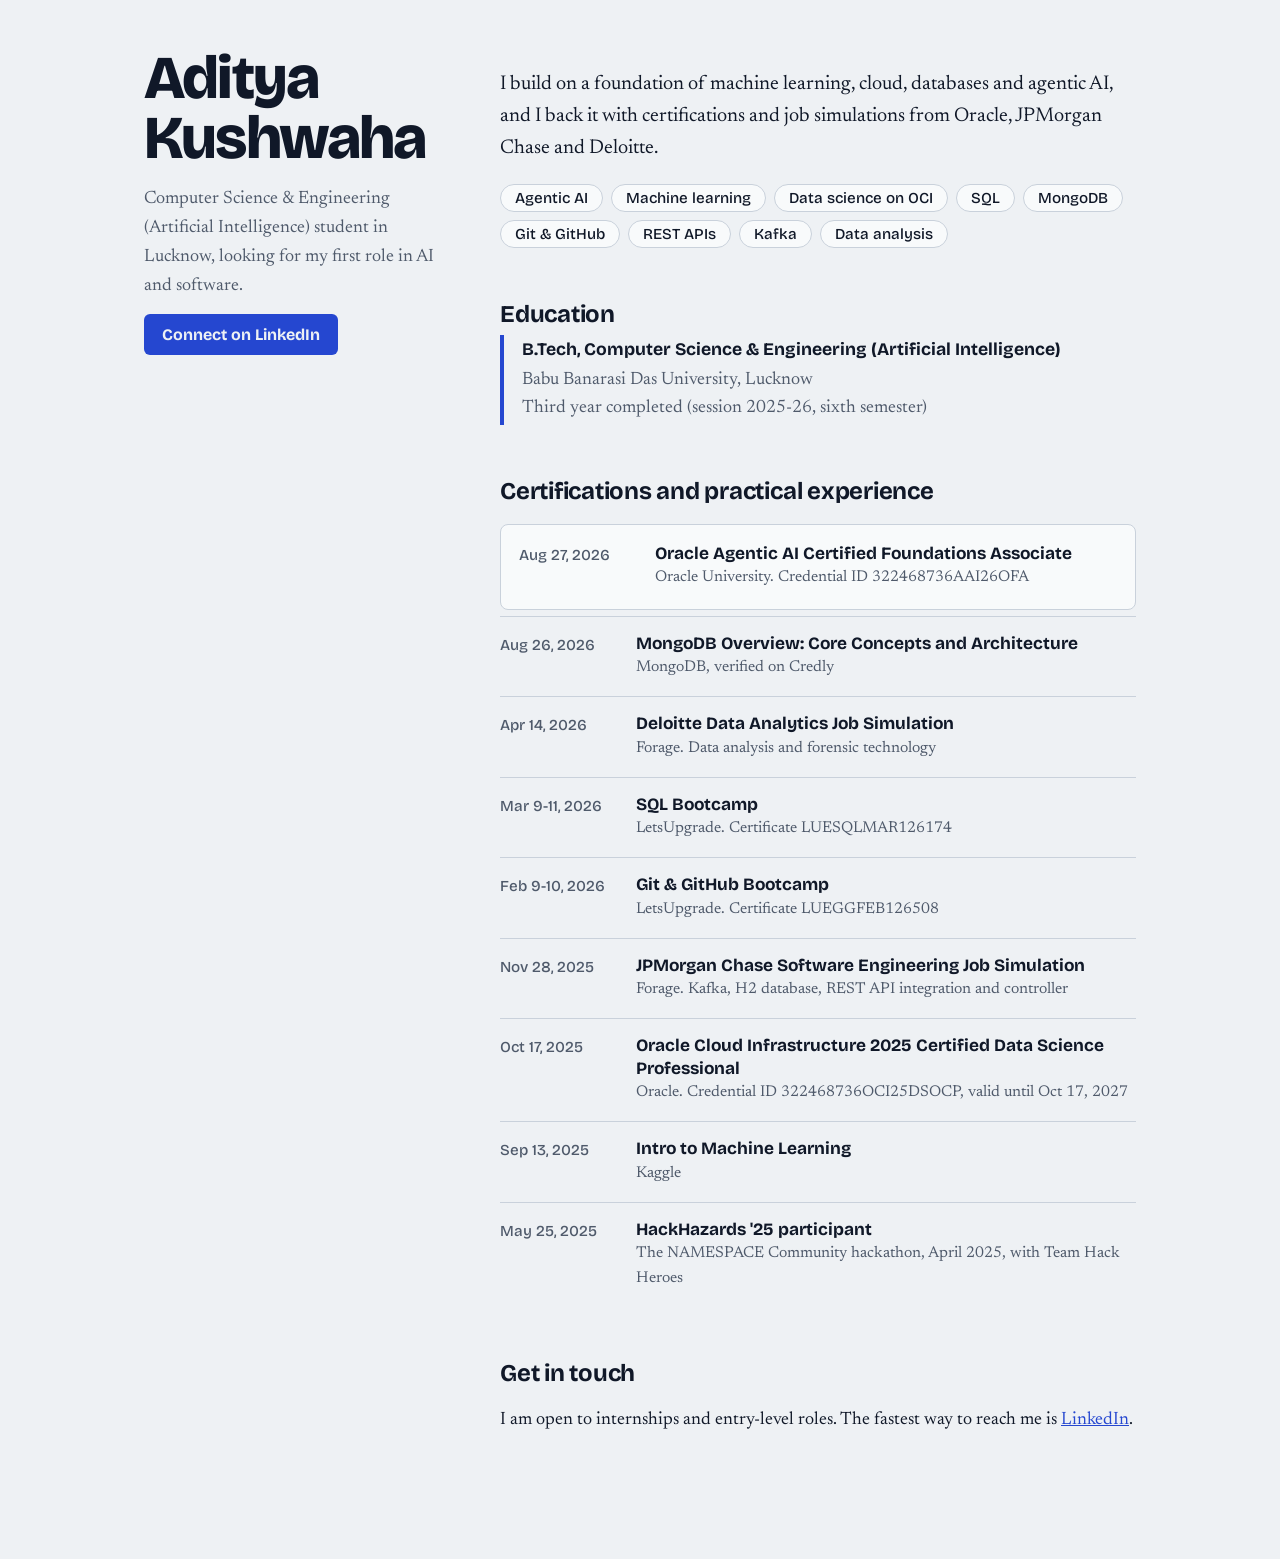
==== index.html @ 40e2ec0a "Rename portfolio.html to index.html" ====
<!DOCTYPE html>
<html lang="en">
<head>
<meta charset="utf-8">
<meta name="viewport" content="width=device-width, initial-scale=1, viewport-fit=cover">
<title>Aditya Kushwaha | AI &amp; Software Portfolio</title>
<link rel="preconnect" href="https://fonts.googleapis.com">
<link href="https://fonts.googleapis.com/css2?family=Bricolage+Grotesque:wght@500;700;800&family=Newsreader:ital,wght@0,400;0,600;1,400&display=swap" rel="stylesheet">
<style>
:root{--bg:#eef1f4;--ink:#101828;--mute:#4f5a6b;--rule:#c9d1db;--acc:#2547d0;--card:#f8fafb;
box-sizing:border-box;padding-top:env(safe-area-inset-top,0px);padding-bottom:env(safe-area-inset-bottom,0px)}
@media (prefers-color-scheme:dark){:root:not([data-theme="light"]){--bg:#0f1520;--ink:#e8edf4;--mute:#9aa6b8;--rule:#2a3446;--acc:#8fa6ff;--card:#161e2d}}
:root[data-theme="dark"]{--bg:#0f1520;--ink:#e8edf4;--mute:#9aa6b8;--rule:#2a3446;--acc:#8fa6ff;--card:#161e2d}
html{scroll-padding-top:env(safe-area-inset-top,0px)}
*,*::before,*::after{box-sizing:border-box}
body{margin:0;background:var(--bg);color:var(--ink);font:18px/1.6 Newsreader,Georgia,serif}
a{color:var(--acc)}
a:focus-visible{outline:3px solid var(--acc);outline-offset:3px}
.wrap{max-width:1040px;margin:0 auto;padding:48px 24px 72px;display:grid;grid-template-columns:300px 1fr;gap:56px}
aside{position:sticky;top:32px;align-self:start}
h1{font:800 clamp(2.6rem,6vw,3.8rem)/.98 "Bricolage Grotesque",system-ui,sans-serif;letter-spacing:-.03em;margin:0 0 18px}
h2{font:700 1.5rem/1.2 "Bricolage Grotesque",system-ui,sans-serif;letter-spacing:-.01em;margin:0 0 6px}
aside p{color:var(--mute);margin:0 0 14px;max-width:34ch}
.btn{display:inline-block;font:700 1rem "Bricolage Grotesque",system-ui,sans-serif;background:var(--acc);color:var(--bg);padding:11px 18px;border-radius:6px;text-decoration:none}
.btn:focus-visible{outline:3px solid var(--ink);outline-offset:3px}
section{margin-bottom:52px}
.lead{font-size:1.25rem;max-width:62ch}
.edu{border-left:4px solid var(--acc);padding:2px 0 2px 18px}
.edu b{font:700 1.1rem "Bricolage Grotesque",system-ui,sans-serif}
.edu span{display:block;color:var(--mute)}
ol{list-style:none;margin:18px 0 0;padding:0}
li.c{display:grid;grid-template-columns:118px 1fr;gap:18px;padding:16px 0;border-top:1px solid var(--rule)}
li.c time{font:500 .95rem "Bricolage Grotesque",system-ui,sans-serif;color:var(--mute);padding-top:3px}
li.c b{font:700 1.08rem/1.3 "Bricolage Grotesque",system-ui,sans-serif;display:block}
li.c span{color:var(--mute);font-size:.98rem;display:block}
li.top{background:var(--card);border-radius:8px;border-top:0;padding:18px;margin-bottom:6px;border:1px solid var(--rule)}
.sk{display:flex;flex-wrap:wrap;gap:8px;margin:14px 0 0;padding:0;list-style:none}
.sk li{border:1px solid var(--rule);background:var(--card);border-radius:999px;padding:4px 14px;font:500 .95rem "Bricolage Grotesque",system-ui,sans-serif}
@media (max-width:820px){.wrap{grid-template-columns:1fr;gap:36px;padding-top:32px}aside{position:static}li.c{grid-template-columns:1fr;gap:2px}}
</style>
</head>
<body>
<div class="wrap">
<aside>
<h1>Aditya Kushwaha</h1>
<p>Computer Science &amp; Engineering (Artificial Intelligence) student in Lucknow, looking for my first role in AI and software.</p>
<a class="btn" href="https://www.linkedin.com/in/aditya-kushwaha-08112k05/">Connect on LinkedIn</a>
</aside>
<main>
<section>
<p class="lead">I build on a foundation of machine learning, cloud, databases and agentic AI, and I back it with certifications and job simulations from Oracle, JPMorgan Chase and Deloitte.</p>
<ul class="sk" aria-label="Skills">
<li>Agentic AI</li><li>Machine learning</li><li>Data science on OCI</li><li>SQL</li><li>MongoDB</li><li>Git &amp; GitHub</li><li>REST APIs</li><li>Kafka</li><li>Data analysis</li>
</ul>
</section>

<section>
<h2>Education</h2>
<div class="edu"><b>B.Tech, Computer Science &amp; Engineering (Artificial Intelligence)</b>
<span>Babu Banarasi Das University, Lucknow</span>
<span>Third year completed (session 2025-26, sixth semester)</span></div>
</section>

<section>
<h2>Certifications and practical experience</h2>
<ol>
<li class="c top"><time datetime="2026-08-27">Aug 27, 2026</time><div><b>Oracle Agentic AI Certified Foundations Associate</b><span>Oracle University. Credential ID 322468736AAI26OFA</span></div></li>
<li class="c"><time datetime="2026-08-26">Aug 26, 2026</time><div><b>MongoDB Overview: Core Concepts and Architecture</b><span>MongoDB, verified on Credly</span></div></li>
<li class="c"><time datetime="2026-04-14">Apr 14, 2026</time><div><b>Deloitte Data Analytics Job Simulation</b><span>Forage. Data analysis and forensic technology</span></div></li>
<li class="c"><time datetime="2026-03-09">Mar 9-11, 2026</time><div><b>SQL Bootcamp</b><span>LetsUpgrade. Certificate LUESQLMAR126174</span></div></li>
<li class="c"><time datetime="2026-02-09">Feb 9-10, 2026</time><div><b>Git &amp; GitHub Bootcamp</b><span>LetsUpgrade. Certificate LUEGGFEB126508</span></div></li>
<li class="c"><time datetime="2025-11-28">Nov 28, 2025</time><div><b>JPMorgan Chase Software Engineering Job Simulation</b><span>Forage. Kafka, H2 database, REST API integration and controller</span></div></li>
<li class="c"><time datetime="2025-10-17">Oct 17, 2025</time><div><b>Oracle Cloud Infrastructure 2025 Certified Data Science Professional</b><span>Oracle. Credential ID 322468736OCI25DSOCP, valid until Oct 17, 2027</span></div></li>
<li class="c"><time datetime="2025-09-13">Sep 13, 2025</time><div><b>Intro to Machine Learning</b><span>Kaggle</span></div></li>
<li class="c"><time datetime="2025-05-25">May 25, 2025</time><div><b>HackHazards '25 participant</b><span>The NAMESPACE Community hackathon, April 2025, with Team Hack Heroes</span></div></li>
</ol>
</section>

<section>
<h2>Get in touch</h2>
<p>I am open to internships and entry-level roles. The fastest way to reach me is <a href="https://www.linkedin.com/in/aditya-kushwaha-08112k05/">LinkedIn</a>.</p>
</section>
</main>
</div>
</body>
</html>
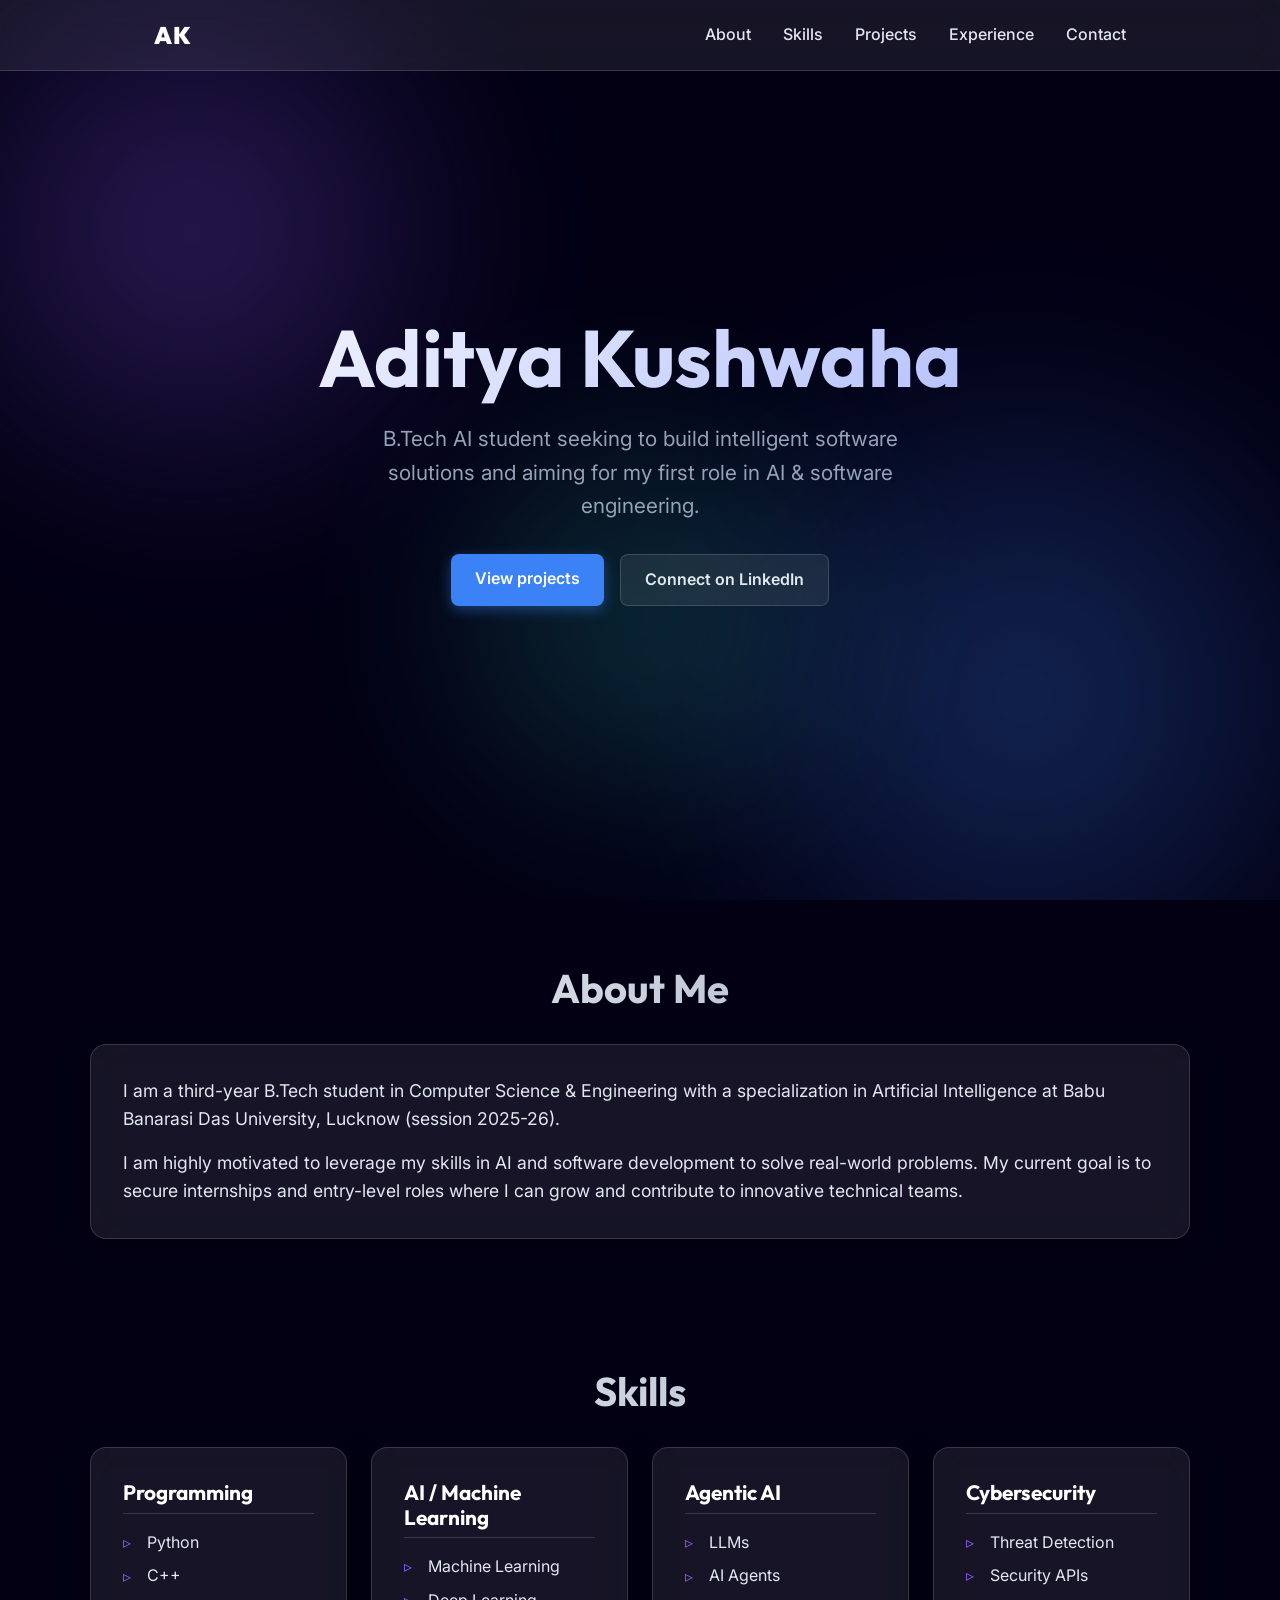
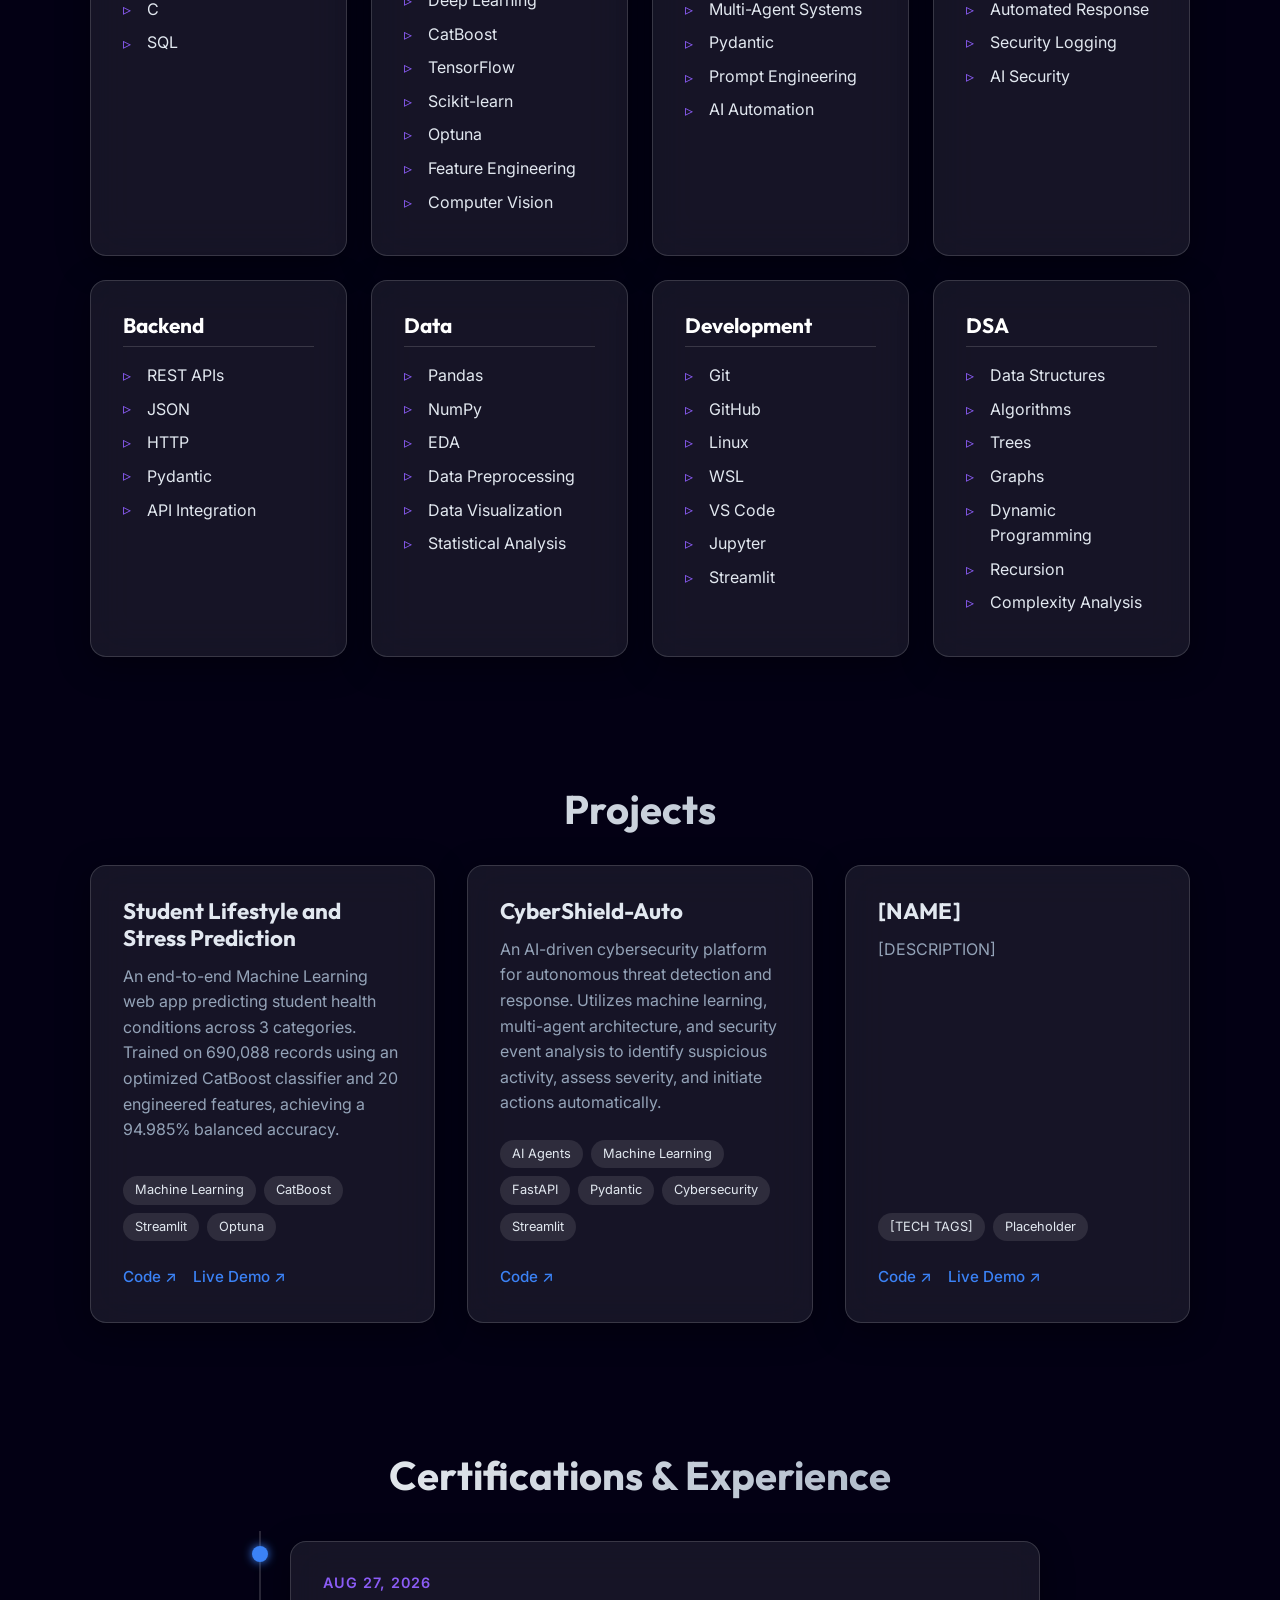
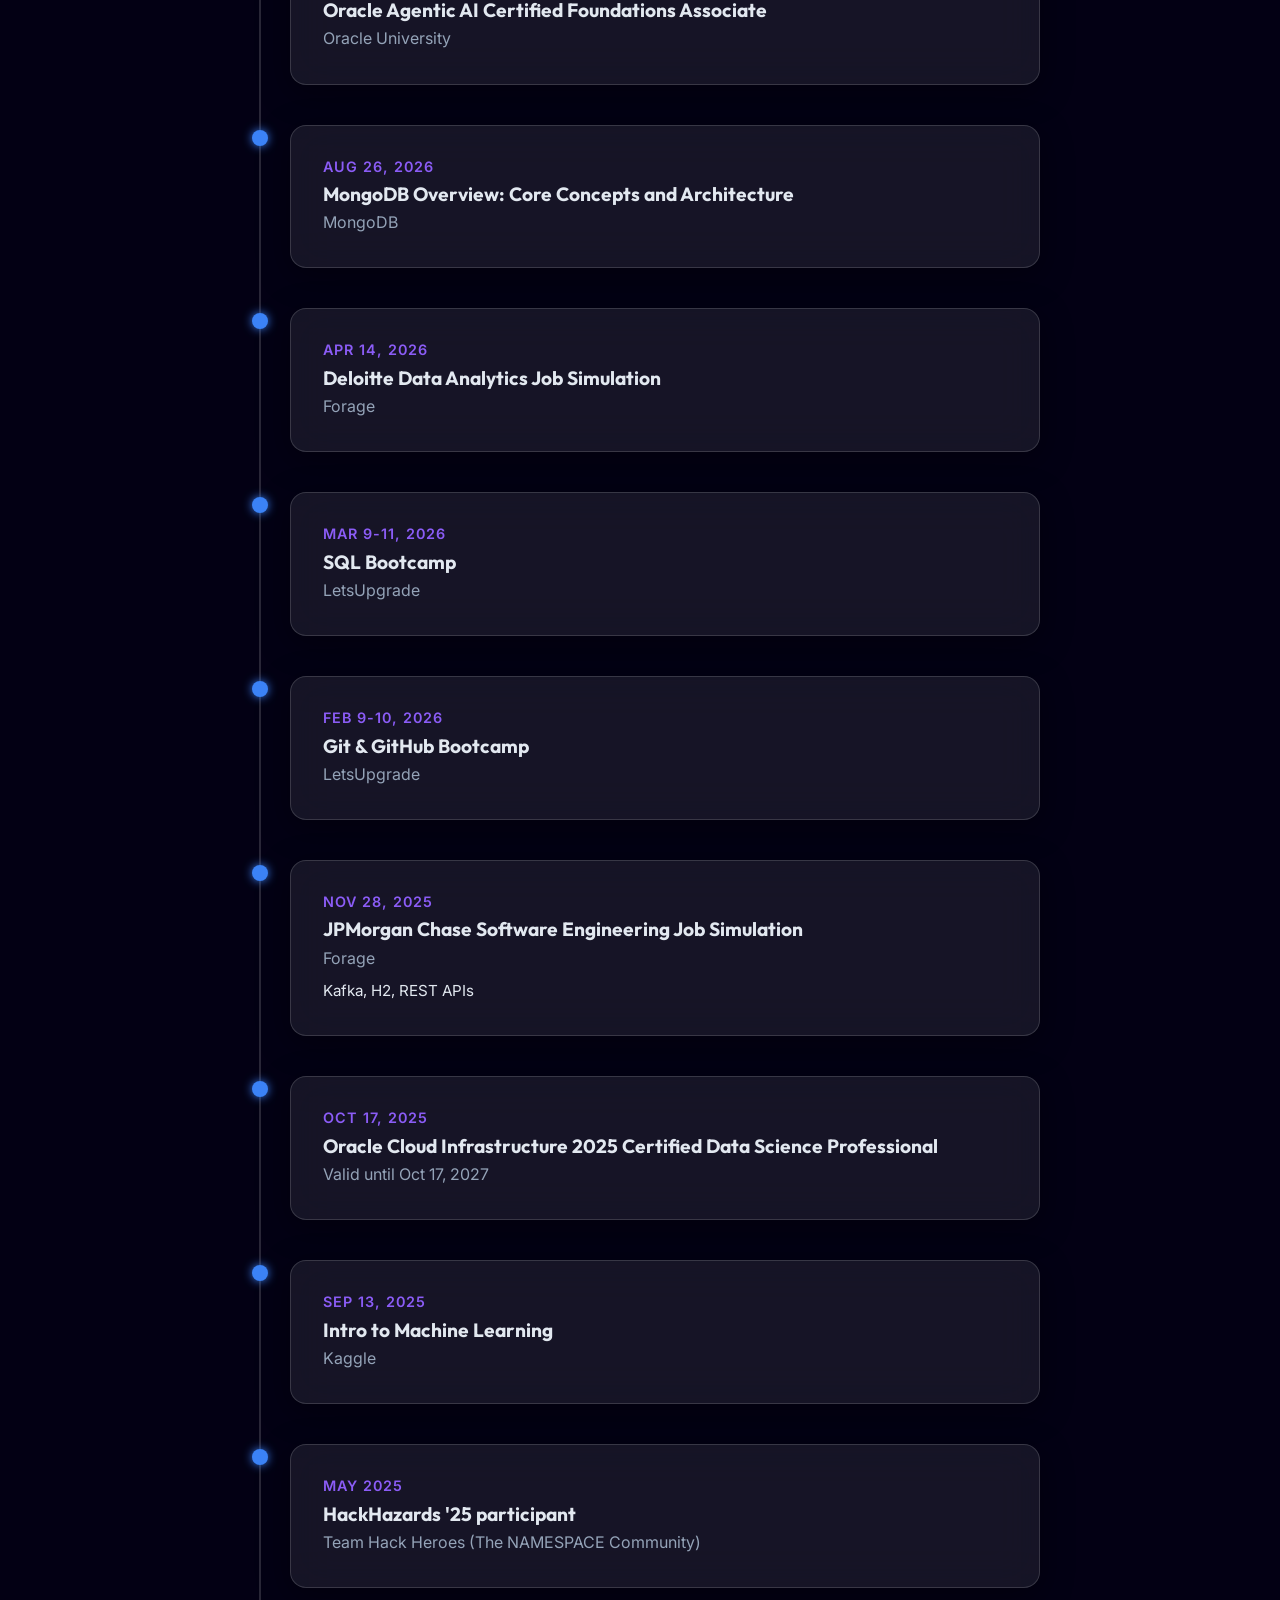
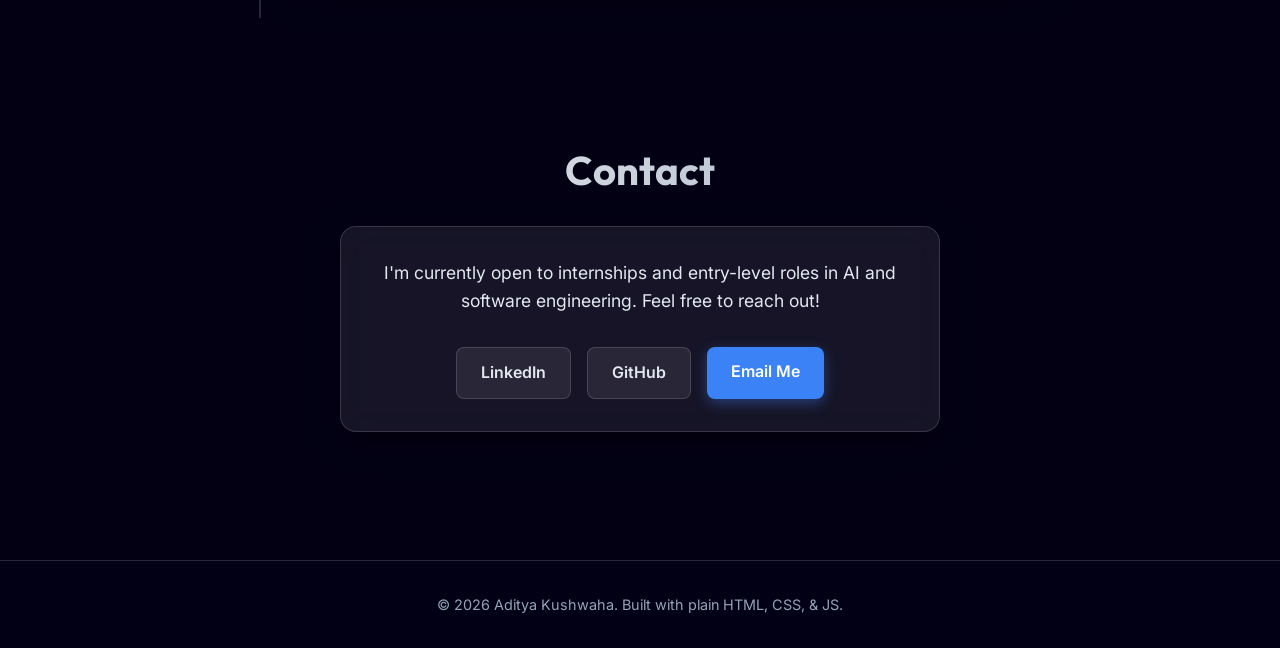
==== commit 7a3d56b7: "Update portfolio: added projects, expanded skills, fixed email, added gitignore" ====
--- a/index.html
+++ b/index.html
@@ -1,86 +1,311 @@
 <!DOCTYPE html>
 <html lang="en">
+
 <head>
-<meta charset="utf-8">
-<meta name="viewport" content="width=device-width, initial-scale=1, viewport-fit=cover">
-<title>Aditya Kushwaha | AI &amp; Software Portfolio</title>
-<link rel="preconnect" href="https://fonts.googleapis.com">
-<link href="https://fonts.googleapis.com/css2?family=Bricolage+Grotesque:wght@500;700;800&family=Newsreader:ital,wght@0,400;0,600;1,400&display=swap" rel="stylesheet">
-<style>
-:root{--bg:#eef1f4;--ink:#101828;--mute:#4f5a6b;--rule:#c9d1db;--acc:#2547d0;--card:#f8fafb;
-box-sizing:border-box;padding-top:env(safe-area-inset-top,0px);padding-bottom:env(safe-area-inset-bottom,0px)}
-@media (prefers-color-scheme:dark){:root:not([data-theme="light"]){--bg:#0f1520;--ink:#e8edf4;--mute:#9aa6b8;--rule:#2a3446;--acc:#8fa6ff;--card:#161e2d}}
-:root[data-theme="dark"]{--bg:#0f1520;--ink:#e8edf4;--mute:#9aa6b8;--rule:#2a3446;--acc:#8fa6ff;--card:#161e2d}
-html{scroll-padding-top:env(safe-area-inset-top,0px)}
-*,*::before,*::after{box-sizing:border-box}
-body{margin:0;background:var(--bg);color:var(--ink);font:18px/1.6 Newsreader,Georgia,serif}
-a{color:var(--acc)}
-a:focus-visible{outline:3px solid var(--acc);outline-offset:3px}
-.wrap{max-width:1040px;margin:0 auto;padding:48px 24px 72px;display:grid;grid-template-columns:300px 1fr;gap:56px}
-aside{position:sticky;top:32px;align-self:start}
-h1{font:800 clamp(2.6rem,6vw,3.8rem)/.98 "Bricolage Grotesque",system-ui,sans-serif;letter-spacing:-.03em;margin:0 0 18px}
-h2{font:700 1.5rem/1.2 "Bricolage Grotesque",system-ui,sans-serif;letter-spacing:-.01em;margin:0 0 6px}
-aside p{color:var(--mute);margin:0 0 14px;max-width:34ch}
-.btn{display:inline-block;font:700 1rem "Bricolage Grotesque",system-ui,sans-serif;background:var(--acc);color:var(--bg);padding:11px 18px;border-radius:6px;text-decoration:none}
-.btn:focus-visible{outline:3px solid var(--ink);outline-offset:3px}
-section{margin-bottom:52px}
-.lead{font-size:1.25rem;max-width:62ch}
-.edu{border-left:4px solid var(--acc);padding:2px 0 2px 18px}
-.edu b{font:700 1.1rem "Bricolage Grotesque",system-ui,sans-serif}
-.edu span{display:block;color:var(--mute)}
-ol{list-style:none;margin:18px 0 0;padding:0}
-li.c{display:grid;grid-template-columns:118px 1fr;gap:18px;padding:16px 0;border-top:1px solid var(--rule)}
-li.c time{font:500 .95rem "Bricolage Grotesque",system-ui,sans-serif;color:var(--mute);padding-top:3px}
-li.c b{font:700 1.08rem/1.3 "Bricolage Grotesque",system-ui,sans-serif;display:block}
-li.c span{color:var(--mute);font-size:.98rem;display:block}
-li.top{background:var(--card);border-radius:8px;border-top:0;padding:18px;margin-bottom:6px;border:1px solid var(--rule)}
-.sk{display:flex;flex-wrap:wrap;gap:8px;margin:14px 0 0;padding:0;list-style:none}
-.sk li{border:1px solid var(--rule);background:var(--card);border-radius:999px;padding:4px 14px;font:500 .95rem "Bricolage Grotesque",system-ui,sans-serif}
-@media (max-width:820px){.wrap{grid-template-columns:1fr;gap:36px;padding-top:32px}aside{position:static}li.c{grid-template-columns:1fr;gap:2px}}
-</style>
+    <meta charset="UTF-8">
+    <meta name="viewport" content="width=device-width, initial-scale=1.0">
+    <title>Aditya Kushwaha - Portfolio</title>
+    <meta name="description" content="Personal portfolio of Aditya Kushwaha, an AI and software engineering student.">
+
+    <!-- Google Fonts -->
+    <link rel="preconnect" href="https://fonts.googleapis.com">
+    <link rel="preconnect" href="https://fonts.gstatic.com" crossorigin>
+    <link
+        href="https://fonts.googleapis.com/css2?family=Outfit:wght@400;700;900&family=Inter:wght@300;400;600&display=swap"
+        rel="stylesheet">
+
+    <!-- Styles -->
+    <link rel="stylesheet" href="css/style.css">
 </head>
+
 <body>
-<div class="wrap">
-<aside>
-<h1>Aditya Kushwaha</h1>
-<p>Computer Science &amp; Engineering (Artificial Intelligence) student in Lucknow, looking for my first role in AI and software.</p>
-<a class="btn" href="https://www.linkedin.com/in/aditya-kushwaha-08112k05/">Connect on LinkedIn</a>
-</aside>
-<main>
-<section>
-<p class="lead">I build on a foundation of machine learning, cloud, databases and agentic AI, and I back it with certifications and job simulations from Oracle, JPMorgan Chase and Deloitte.</p>
-<ul class="sk" aria-label="Skills">
-<li>Agentic AI</li><li>Machine learning</li><li>Data science on OCI</li><li>SQL</li><li>MongoDB</li><li>Git &amp; GitHub</li><li>REST APIs</li><li>Kafka</li><li>Data analysis</li>
-</ul>
-</section>
-
-<section>
-<h2>Education</h2>
-<div class="edu"><b>B.Tech, Computer Science &amp; Engineering (Artificial Intelligence)</b>
-<span>Babu Banarasi Das University, Lucknow</span>
-<span>Third year completed (session 2025-26, sixth semester)</span></div>
-</section>
-
-<section>
-<h2>Certifications and practical experience</h2>
-<ol>
-<li class="c top"><time datetime="2026-08-27">Aug 27, 2026</time><div><b>Oracle Agentic AI Certified Foundations Associate</b><span>Oracle University. Credential ID 322468736AAI26OFA</span></div></li>
-<li class="c"><time datetime="2026-08-26">Aug 26, 2026</time><div><b>MongoDB Overview: Core Concepts and Architecture</b><span>MongoDB, verified on Credly</span></div></li>
-<li class="c"><time datetime="2026-04-14">Apr 14, 2026</time><div><b>Deloitte Data Analytics Job Simulation</b><span>Forage. Data analysis and forensic technology</span></div></li>
-<li class="c"><time datetime="2026-03-09">Mar 9-11, 2026</time><div><b>SQL Bootcamp</b><span>LetsUpgrade. Certificate LUESQLMAR126174</span></div></li>
-<li class="c"><time datetime="2026-02-09">Feb 9-10, 2026</time><div><b>Git &amp; GitHub Bootcamp</b><span>LetsUpgrade. Certificate LUEGGFEB126508</span></div></li>
-<li class="c"><time datetime="2025-11-28">Nov 28, 2025</time><div><b>JPMorgan Chase Software Engineering Job Simulation</b><span>Forage. Kafka, H2 database, REST API integration and controller</span></div></li>
-<li class="c"><time datetime="2025-10-17">Oct 17, 2025</time><div><b>Oracle Cloud Infrastructure 2025 Certified Data Science Professional</b><span>Oracle. Credential ID 322468736OCI25DSOCP, valid until Oct 17, 2027</span></div></li>
-<li class="c"><time datetime="2025-09-13">Sep 13, 2025</time><div><b>Intro to Machine Learning</b><span>Kaggle</span></div></li>
-<li class="c"><time datetime="2025-05-25">May 25, 2025</time><div><b>HackHazards '25 participant</b><span>The NAMESPACE Community hackathon, April 2025, with Team Hack Heroes</span></div></li>
-</ol>
-</section>
-
-<section>
-<h2>Get in touch</h2>
-<p>I am open to internships and entry-level roles. The fastest way to reach me is <a href="https://www.linkedin.com/in/aditya-kushwaha-08112k05/">LinkedIn</a>.</p>
-</section>
-</main>
-</div>
+    <!-- Background Orbs -->
+    <div class="bg-orbs" aria-hidden="true">
+        <div class="orb orb-1"></div>
+        <div class="orb orb-2"></div>
+        <div class="orb orb-3"></div>
+    </div>
+
+    <!-- Navigation -->
+    <header class="glass-nav">
+        <div class="nav-container">
+            <a href="#" class="nav-logo">AK</a>
+            <button class="mobile-menu-btn" aria-label="Toggle menu" aria-expanded="false" aria-controls="main-nav">
+                <span class="hamburger"></span>
+            </button>
+            <nav id="main-nav" class="nav-links">
+                <a href="#about">About</a>
+                <a href="#skills">Skills</a>
+                <a href="#projects">Projects</a>
+                <a href="#experience">Experience</a>
+                <a href="#contact">Contact</a>
+            </nav>
+        </div>
+    </header>
+
+    <main>
+        <!-- Hero Section -->
+        <section id="hero" class="hero-section section-padding">
+            <div class="container animate-on-load">
+                <h1 class="hero-title">Aditya Kushwaha</h1>
+                <p class="hero-subtitle">B.Tech AI student seeking to build intelligent software solutions and aiming
+                    for my first role in AI & software engineering.</p>
+                <div class="hero-buttons">
+                    <a href="#projects" class="btn btn-primary">View projects</a>
+                    <a href="https://www.linkedin.com/in/aditya-kushwaha-08112k05/" target="_blank"
+                        rel="noopener noreferrer" class="btn btn-glass">Connect on LinkedIn</a>
+                </div>
+            </div>
+        </section>
+
+        <!-- About Section -->
+        <section id="about" class="about-section section-padding">
+            <div class="container">
+                <h2 class="section-title">About Me</h2>
+                <div class="glass-card">
+                    <p>I am a third-year B.Tech student in Computer Science & Engineering with a specialization in
+                        Artificial Intelligence at Babu Banarasi Das University, Lucknow (session 2025-26).</p>
+                    <p>I am highly motivated to leverage my skills in AI and software development to solve real-world
+                        problems. My current goal is to secure internships and entry-level roles where I can grow and
+                        contribute to innovative technical teams.</p>
+                </div>
+            </div>
+        </section>
+
+        <!-- Skills Section -->
+        <section id="skills" class="skills-section section-padding">
+            <div class="container">
+                <h2 class="section-title">Skills</h2>
+                <div class="skills-grid">
+                    <div class="glass-card skill-category">
+                        <h3>Programming</h3>
+                        <ul>
+                            <li>Python</li>
+                            <li>C++</li>
+                            <li>C</li>
+                            <li>SQL</li>
+                        </ul>
+                    </div>
+                    <div class="glass-card skill-category">
+                        <h3>AI / Machine Learning</h3>
+                        <ul>
+                            <li>Machine Learning</li>
+                            <li>Deep Learning</li>
+                            <li>CatBoost</li>
+                            <li>TensorFlow</li>
+                            <li>Scikit-learn</li>
+                            <li>Optuna</li>
+                            <li>Feature Engineering</li>
+                            <li>Computer Vision</li>
+                        </ul>
+                    </div>
+                    <div class="glass-card skill-category">
+                        <h3>Agentic AI</h3>
+                        <ul>
+                            <li>LLMs</li>
+                            <li>AI Agents</li>
+                            <li>Multi-Agent Systems</li>
+                            <li>Pydantic</li>
+                            <li>Prompt Engineering</li>
+                            <li>AI Automation</li>
+                        </ul>
+                    </div>
+                    <div class="glass-card skill-category">
+                        <h3>Cybersecurity</h3>
+                        <ul>
+                            <li>Threat Detection</li>
+                            <li>Security APIs</li>
+                            <li>Automated Response</li>
+                            <li>Security Logging</li>
+                            <li>AI Security</li>
+                        </ul>
+                    </div>
+                    <div class="glass-card skill-category">
+                        <h3>Backend</h3>
+                        <ul>
+                            <li>REST APIs</li>
+                            <li>JSON</li>
+                            <li>HTTP</li>
+                            <li>Pydantic</li>
+                            <li>API Integration</li>
+                        </ul>
+                    </div>
+                    <div class="glass-card skill-category">
+                        <h3>Data</h3>
+                        <ul>
+                            <li>Pandas</li>
+                            <li>NumPy</li>
+                            <li>EDA</li>
+                            <li>Data Preprocessing</li>
+                            <li>Data Visualization</li>
+                            <li>Statistical Analysis</li>
+                        </ul>
+                    </div>
+                    <div class="glass-card skill-category">
+                        <h3>Development</h3>
+                        <ul>
+                            <li>Git</li>
+                            <li>GitHub</li>
+                            <li>Linux</li>
+                            <li>WSL</li>
+                            <li>VS Code</li>
+                            <li>Jupyter</li>
+                            <li>Streamlit</li>
+                        </ul>
+                    </div>
+                    <div class="glass-card skill-category">
+                        <h3>DSA</h3>
+                        <ul>
+                            <li>Data Structures</li>
+                            <li>Algorithms</li>
+                            <li>Trees</li>
+                            <li>Graphs</li>
+                            <li>Dynamic Programming</li>
+                            <li>Recursion</li>
+                            <li>Complexity Analysis</li>
+                        </ul>
+                    </div>
+                </div>
+            </div>
+        </section>
+
+        <!-- Projects Section -->
+        <section id="projects" class="projects-section section-padding">
+            <div class="container">
+                <h2 class="section-title">Projects</h2>
+                <noscript>
+                    <div class="glass-card fallback-message">
+                        <p>Please enable JavaScript to view my projects, or visit my <a
+                                href="https://github.com/aditya00801" target="_blank" rel="noopener noreferrer">GitHub
+                                profile</a> to see my work.</p>
+                    </div>
+                </noscript>
+                <div id="projects-grid" class="projects-grid">
+                    <!-- Projects injected via JS -->
+                </div>
+            </div>
+        </section>
+
+        <!-- Experience Section -->
+        <section id="experience" class="experience-section section-padding">
+            <div class="container">
+                <h2 class="section-title">Certifications & Experience</h2>
+                <div class="timeline">
+
+                    <div class="timeline-item">
+                        <div class="timeline-dot"></div>
+                        <div class="timeline-content glass-card">
+                            <h3 class="timeline-date">Aug 27, 2026</h3>
+                            <h4 class="timeline-title">Oracle Agentic AI Certified Foundations Associate</h4>
+                            <p class="timeline-org">Oracle University</p>
+                        </div>
+                    </div>
+
+                    <div class="timeline-item">
+                        <div class="timeline-dot"></div>
+                        <div class="timeline-content glass-card">
+                            <h3 class="timeline-date">Aug 26, 2026</h3>
+                            <h4 class="timeline-title">MongoDB Overview: Core Concepts and Architecture</h4>
+                            <p class="timeline-org">MongoDB</p>
+                        </div>
+                    </div>
+
+                    <div class="timeline-item">
+                        <div class="timeline-dot"></div>
+                        <div class="timeline-content glass-card">
+                            <h3 class="timeline-date">Apr 14, 2026</h3>
+                            <h4 class="timeline-title">Deloitte Data Analytics Job Simulation</h4>
+                            <p class="timeline-org">Forage</p>
+                        </div>
+                    </div>
+
+                    <div class="timeline-item">
+                        <div class="timeline-dot"></div>
+                        <div class="timeline-content glass-card">
+                            <h3 class="timeline-date">Mar 9-11, 2026</h3>
+                            <h4 class="timeline-title">SQL Bootcamp</h4>
+                            <p class="timeline-org">LetsUpgrade</p>
+                        </div>
+                    </div>
+
+                    <div class="timeline-item">
+                        <div class="timeline-dot"></div>
+                        <div class="timeline-content glass-card">
+                            <h3 class="timeline-date">Feb 9-10, 2026</h3>
+                            <h4 class="timeline-title">Git & GitHub Bootcamp</h4>
+                            <p class="timeline-org">LetsUpgrade</p>
+                        </div>
+                    </div>
+
+                    <div class="timeline-item">
+                        <div class="timeline-dot"></div>
+                        <div class="timeline-content glass-card">
+                            <h3 class="timeline-date">Nov 28, 2025</h3>
+                            <h4 class="timeline-title">JPMorgan Chase Software Engineering Job Simulation</h4>
+                            <p class="timeline-org">Forage</p>
+                            <p class="timeline-desc">Kafka, H2, REST APIs</p>
+                        </div>
+                    </div>
+
+                    <div class="timeline-item">
+                        <div class="timeline-dot"></div>
+                        <div class="timeline-content glass-card">
+                            <h3 class="timeline-date">Oct 17, 2025</h3>
+                            <h4 class="timeline-title">Oracle Cloud Infrastructure 2025 Certified Data Science
+                                Professional</h4>
+                            <p class="timeline-org">Valid until Oct 17, 2027</p>
+                        </div>
+                    </div>
+
+                    <div class="timeline-item">
+                        <div class="timeline-dot"></div>
+                        <div class="timeline-content glass-card">
+                            <h3 class="timeline-date">Sep 13, 2025</h3>
+                            <h4 class="timeline-title">Intro to Machine Learning</h4>
+                            <p class="timeline-org">Kaggle</p>
+                        </div>
+                    </div>
+
+                    <div class="timeline-item">
+                        <div class="timeline-dot"></div>
+                        <div class="timeline-content glass-card">
+                            <h3 class="timeline-date">May 2025</h3>
+                            <h4 class="timeline-title">HackHazards '25 participant</h4>
+                            <p class="timeline-org">Team Hack Heroes (The NAMESPACE Community)</p>
+                        </div>
+                    </div>
+
+                </div>
+            </div>
+        </section>
+
+        <!-- Contact Section -->
+        <section id="contact" class="contact-section section-padding">
+            <div class="container">
+                <h2 class="section-title">Contact</h2>
+                <div class="glass-card contact-card">
+                    <p class="contact-text">I'm currently open to internships and entry-level roles in AI and software
+                        engineering. Feel free to reach out!</p>
+                    <div class="contact-links">
+                        <a href="https://www.linkedin.com/in/aditya-kushwaha-08112k05/" target="_blank"
+                            rel="noopener noreferrer" class="btn btn-glass">LinkedIn</a>
+                        <a href="https://github.com/aditya00801" target="_blank" rel="noopener noreferrer"
+                            class="btn btn-glass">GitHub</a>
+                        <a href="mailto:adityakushwaha.tech27@gmail.com" class="btn btn-primary">Email Me</a>
+                    </div>
+                </div>
+            </div>
+        </section>
+    </main>
+
+    <footer class="site-footer">
+        <div class="container">
+            <p>&copy; 2026 Aditya Kushwaha. Built with plain HTML, CSS, & JS.</p>
+        </div>
+    </footer>
+
+    <!-- Scripts -->
+    <script src="js/script.js" defer></script>
 </body>
-</html>
+
+</html>
--- a/css/style.css
+++ b/css/style.css
@@ -0,0 +1,599 @@
+/* ==========================================================================
+   CSS Variables & Reset
+   ========================================================================== */
+:root {
+    /* Colors - Deep Dark Theme */
+    --bg-color: #030014;
+    --text-color: #e2e8f0;
+    --text-muted: #94a3b8;
+    --primary-color: #3b82f6;
+    --primary-hover: #60a5fa;
+    --accent-color: #8b5cf6;
+    
+    /* Glassmorphism */
+    --glass-bg: rgba(255, 255, 255, 0.08);
+    --glass-bg-fallback: rgba(30, 41, 59, 0.9);
+    --glass-border: rgba(255, 255, 255, 0.15);
+    --glass-shadow: 0 8px 32px 0 rgba(0, 0, 0, 0.37);
+    --glass-radius: 16px;
+    
+    /* Orbs */
+    --orb-1: rgba(139, 92, 246, 0.4); /* Violet */
+    --orb-2: rgba(59, 130, 246, 0.4); /* Blue */
+    --orb-3: rgba(45, 212, 191, 0.3); /* Teal */
+
+    /* Typography */
+    --font-display: 'Outfit', sans-serif;
+    --font-body: 'Inter', sans-serif;
+    
+    /* Spacing */
+    --spacing-sm: 0.5rem;
+    --spacing-md: 1rem;
+    --spacing-lg: 2rem;
+    --spacing-xl: 4rem;
+    
+    /* Layout */
+    --max-width: 1100px;
+}
+
+*, *::before, *::after {
+    box-sizing: border-box;
+    margin: 0;
+    padding: 0;
+}
+
+html {
+    scroll-behavior: smooth;
+    font-size: 16px;
+}
+
+/* Reduced motion preference */
+@media (prefers-reduced-motion: reduce) {
+    html {
+        scroll-behavior: auto;
+    }
+    * {
+        animation-duration: 0.01ms !important;
+        animation-iteration-count: 1 !important;
+        transition-duration: 0.01ms !important;
+        scroll-behavior: auto !important;
+    }
+}
+
+body {
+    background-color: var(--bg-color);
+    color: var(--text-color);
+    font-family: var(--font-body);
+    line-height: 1.6;
+    overflow-x: hidden;
+    position: relative;
+    min-height: 100vh;
+}
+
+/* ==========================================================================
+   Background Orbs (CSS Only)
+   ========================================================================== */
+.bg-orbs {
+    position: fixed;
+    top: 0;
+    left: 0;
+    width: 100vw;
+    height: 100vh;
+    z-index: -1;
+    overflow: hidden;
+    pointer-events: none;
+}
+
+.orb {
+    position: absolute;
+    border-radius: 50%;
+    filter: blur(80px);
+    opacity: 0.8;
+}
+
+.orb-1 {
+    top: -10%;
+    left: -10%;
+    width: 50vw;
+    height: 50vw;
+    background: radial-gradient(circle, var(--orb-1) 0%, transparent 70%);
+    animation: float 20s ease-in-out infinite alternate;
+}
+
+.orb-2 {
+    bottom: -20%;
+    right: -10%;
+    width: 60vw;
+    height: 60vw;
+    background: radial-gradient(circle, var(--orb-2) 0%, transparent 70%);
+    animation: float 25s ease-in-out infinite alternate-reverse;
+}
+
+.orb-3 {
+    top: 40%;
+    left: 30%;
+    width: 40vw;
+    height: 40vw;
+    background: radial-gradient(circle, var(--orb-3) 0%, transparent 70%);
+    animation: float 22s ease-in-out infinite alternate;
+}
+
+@keyframes float {
+    0% { transform: translate(0, 0) scale(1); }
+    100% { transform: translate(10%, 10%) scale(1.1); }
+}
+
+/* ==========================================================================
+   Typography & Base Styles
+   ========================================================================== */
+h1, h2, h3, h4, h5, h6 {
+    font-family: var(--font-display);
+    font-weight: 700;
+    line-height: 1.2;
+    margin-bottom: var(--spacing-md);
+}
+
+a {
+    color: var(--primary-color);
+    text-decoration: none;
+    transition: color 0.3s ease;
+}
+
+a:hover {
+    color: var(--primary-hover);
+}
+
+a:focus-visible, button:focus-visible {
+    outline: 2px dashed var(--accent-color);
+    outline-offset: 4px;
+}
+
+.container {
+    width: 90%;
+    max-width: var(--max-width);
+    margin: 0 auto;
+}
+
+.section-padding {
+    padding: var(--spacing-xl) 0;
+}
+
+.section-title {
+    font-size: 2.5rem;
+    text-align: center;
+    margin-bottom: var(--spacing-lg);
+    background: linear-gradient(to right, #fff, #94a3b8);
+    -webkit-background-clip: text;
+    -webkit-text-fill-color: transparent;
+    background-clip: text;
+}
+
+/* ==========================================================================
+   Glassmorphism Components
+   ========================================================================== */
+.glass-card {
+    background: var(--glass-bg-fallback);
+    border: 1px solid var(--glass-border);
+    border-radius: var(--glass-radius);
+    padding: var(--spacing-lg);
+    box-shadow: var(--glass-shadow);
+    color: var(--text-color);
+}
+
+@supports (-webkit-backdrop-filter: blur(16px)) or (backdrop-filter: blur(16px)) {
+    .glass-card, .glass-nav {
+        background: var(--glass-bg);
+        -webkit-backdrop-filter: blur(20px);
+        backdrop-filter: blur(20px);
+    }
+}
+
+.btn {
+    display: inline-block;
+    padding: 0.75rem 1.5rem;
+    border-radius: 8px;
+    font-family: var(--font-body);
+    font-weight: 600;
+    cursor: pointer;
+    transition: transform 0.2s ease, box-shadow 0.2s ease, background 0.3s ease;
+    text-align: center;
+    border: none;
+}
+
+.btn:hover {
+    transform: translateY(-2px);
+}
+
+.btn-primary {
+    background: var(--primary-color);
+    color: #fff;
+    box-shadow: 0 4px 14px rgba(59, 130, 246, 0.4);
+}
+
+.btn-primary:hover {
+    background: var(--primary-hover);
+    color: #fff;
+    box-shadow: 0 6px 20px rgba(59, 130, 246, 0.6);
+}
+
+.btn-glass {
+    background: var(--glass-bg);
+    color: var(--text-color);
+    border: 1px solid var(--glass-border);
+}
+
+.btn-glass:hover {
+    background: rgba(255, 255, 255, 0.15);
+    color: #fff;
+}
+
+/* ==========================================================================
+   Navigation
+   ========================================================================== */
+.glass-nav {
+    position: fixed;
+    top: 0;
+    width: 100%;
+    z-index: 1000;
+    border-bottom: 1px solid var(--glass-border);
+    transition: all 0.3s ease;
+}
+
+.nav-container {
+    display: flex;
+    justify-content: space-between;
+    align-items: center;
+    padding: 1rem 5%;
+    max-width: var(--max-width);
+    margin: 0 auto;
+}
+
+.nav-logo {
+    font-family: var(--font-display);
+    font-size: 1.5rem;
+    font-weight: 900;
+    color: #fff;
+    letter-spacing: 1px;
+}
+
+.nav-links {
+    display: flex;
+    gap: 2rem;
+}
+
+.nav-links a {
+    color: var(--text-color);
+    font-weight: 500;
+}
+
+.nav-links a:hover {
+    color: #fff;
+}
+
+.mobile-menu-btn {
+    display: none;
+    background: transparent;
+    border: none;
+    cursor: pointer;
+    padding: 0.5rem;
+}
+
+.hamburger, .hamburger::before, .hamburger::after {
+    display: block;
+    width: 24px;
+    height: 2px;
+    background-color: var(--text-color);
+    transition: all 0.3s ease;
+}
+
+.hamburger::before, .hamburger::after {
+    content: '';
+    position: absolute;
+}
+
+.hamburger::before { transform: translateY(-8px); left: 0; }
+.hamburger::after { transform: translateY(8px); left: 0; }
+
+/* ==========================================================================
+   Hero Section
+   ========================================================================== */
+.hero-section {
+    min-height: 100vh;
+    display: flex;
+    align-items: center;
+    justify-content: center;
+    text-align: center;
+    padding-top: 5rem;
+}
+
+.hero-title {
+    font-size: clamp(2.5rem, 8vw, 5rem);
+    margin-bottom: 1rem;
+    background: linear-gradient(135deg, #fff 0%, #a5b4fc 100%);
+    -webkit-background-clip: text;
+    -webkit-text-fill-color: transparent;
+    background-clip: text;
+}
+
+.hero-subtitle {
+    font-size: clamp(1.1rem, 3vw, 1.3rem);
+    color: var(--text-muted);
+    max-width: 600px;
+    margin: 0 auto 2rem;
+}
+
+.hero-buttons {
+    display: flex;
+    gap: 1rem;
+    justify-content: center;
+    flex-wrap: wrap;
+}
+
+/* Entrance Animation */
+.animate-on-load {
+    animation: fadeInUp 1s ease forwards;
+    opacity: 0;
+    transform: translateY(20px);
+}
+
+@keyframes fadeInUp {
+    to {
+        opacity: 1;
+        transform: translateY(0);
+    }
+}
+
+/* ==========================================================================
+   About & Skills Sections
+   ========================================================================== */
+.about-section .glass-card p {
+    margin-bottom: 1rem;
+    font-size: 1.1rem;
+}
+.about-section .glass-card p:last-child {
+    margin-bottom: 0;
+}
+
+.skills-grid {
+    display: grid;
+    grid-template-columns: repeat(auto-fit, minmax(250px, 1fr));
+    gap: 1.5rem;
+}
+
+.skill-category h3 {
+    font-size: 1.3rem;
+    color: #fff;
+    margin-bottom: 1rem;
+    border-bottom: 1px solid var(--glass-border);
+    padding-bottom: 0.5rem;
+}
+
+.skill-category ul {
+    list-style: none;
+}
+
+.skill-category li {
+    margin-bottom: 0.5rem;
+    position: relative;
+    padding-left: 1.5rem;
+}
+
+.skill-category li::before {
+    content: '▹';
+    position: absolute;
+    left: 0;
+    color: var(--accent-color);
+}
+
+/* ==========================================================================
+   Projects Section
+   ========================================================================== */
+.projects-grid {
+    display: grid;
+    grid-template-columns: repeat(auto-fit, minmax(300px, 1fr));
+    gap: 2rem;
+}
+
+.project-card {
+    display: flex;
+    flex-direction: column;
+    height: 100%;
+    transition: transform 0.3s ease, box-shadow 0.3s ease, border-color 0.3s ease;
+}
+
+.project-card:hover {
+    transform: translateY(-5px);
+    box-shadow: 0 12px 40px rgba(0,0,0,0.5);
+    border-color: rgba(255,255,255,0.3);
+}
+
+.project-title {
+    font-size: 1.4rem;
+    margin-bottom: 0.75rem;
+}
+
+.project-desc {
+    color: var(--text-muted);
+    margin-bottom: 1.5rem;
+    flex-grow: 1;
+}
+
+.project-tags {
+    display: flex;
+    flex-wrap: wrap;
+    gap: 0.5rem;
+    margin-bottom: 1.5rem;
+}
+
+.tag {
+    font-size: 0.8rem;
+    padding: 0.25rem 0.75rem;
+    background: rgba(255,255,255,0.1);
+    border-radius: 50px;
+    color: #e2e8f0;
+}
+
+.project-links {
+    display: flex;
+    gap: 1rem;
+}
+
+.project-links a {
+    font-size: 0.95rem;
+    display: flex;
+    align-items: center;
+    gap: 0.25rem;
+    font-weight: 500;
+}
+
+/* ==========================================================================
+   Experience Timeline
+   ========================================================================== */
+.timeline {
+    position: relative;
+    max-width: 800px;
+    margin: 0 auto;
+}
+
+.timeline::after {
+    content: '';
+    position: absolute;
+    width: 2px;
+    background: var(--glass-border);
+    top: 0;
+    bottom: 0;
+    left: 20px;
+    margin-left: -1px;
+}
+
+.timeline-item {
+    padding: 10px 0 30px 50px;
+    position: relative;
+}
+
+.timeline-dot {
+    position: absolute;
+    width: 16px;
+    height: 16px;
+    background: var(--primary-color);
+    border-radius: 50%;
+    left: 12px;
+    top: 15px;
+    z-index: 1;
+    box-shadow: 0 0 10px var(--primary-color);
+}
+
+.timeline-date {
+    font-family: var(--font-body);
+    font-size: 0.9rem;
+    color: var(--accent-color);
+    margin-bottom: 0.5rem;
+    text-transform: uppercase;
+    letter-spacing: 1px;
+    font-weight: 600;
+}
+
+.timeline-title {
+    font-size: 1.2rem;
+    margin-bottom: 0.25rem;
+}
+
+.timeline-org {
+    color: var(--text-muted);
+    font-size: 1rem;
+}
+
+.timeline-desc {
+    margin-top: 0.5rem;
+    font-size: 0.95rem;
+}
+
+/* ==========================================================================
+   Contact Section & Footer
+   ========================================================================== */
+.contact-card {
+    text-align: center;
+    max-width: 600px;
+    margin: 0 auto;
+}
+
+.contact-text {
+    font-size: 1.1rem;
+    margin-bottom: 2rem;
+}
+
+.contact-links {
+    display: flex;
+    justify-content: center;
+    gap: 1rem;
+    flex-wrap: wrap;
+}
+
+.site-footer {
+    text-align: center;
+    padding: 2rem 0;
+    color: var(--text-muted);
+    font-size: 0.9rem;
+    border-top: 1px solid var(--glass-border);
+    background: rgba(3, 0, 20, 0.4);
+    margin-top: var(--spacing-xl);
+}
+
+/* ==========================================================================
+   Responsive Design
+   ========================================================================== */
+@media screen and (max-width: 768px) {
+    .nav-links {
+        position: fixed;
+        top: 60px; /* Below navbar */
+        left: -100%;
+        width: 100%;
+        height: calc(100vh - 60px);
+        flex-direction: column;
+        align-items: center;
+        justify-content: center;
+        gap: 2rem;
+        background: var(--glass-bg-fallback);
+        backdrop-filter: blur(20px);
+        transition: 0.3s ease;
+    }
+    
+    .nav-links.active {
+        left: 0;
+    }
+    
+    .mobile-menu-btn {
+        display: block;
+        z-index: 1001;
+    }
+
+    .mobile-menu-btn.active .hamburger {
+        background: transparent;
+    }
+    .mobile-menu-btn.active .hamburger::before {
+        transform: rotate(45deg);
+        top: 0;
+    }
+    .mobile-menu-btn.active .hamburger::after {
+        transform: rotate(-45deg);
+        top: 0;
+    }
+
+    .hero-title {
+        font-size: 2.5rem;
+    }
+
+    .section-title {
+        font-size: 2rem;
+    }
+    
+    .timeline::after {
+        left: 15px;
+    }
+    .timeline-dot {
+        left: 7px;
+    }
+    .timeline-item {
+        padding-left: 40px;
+    }
+}
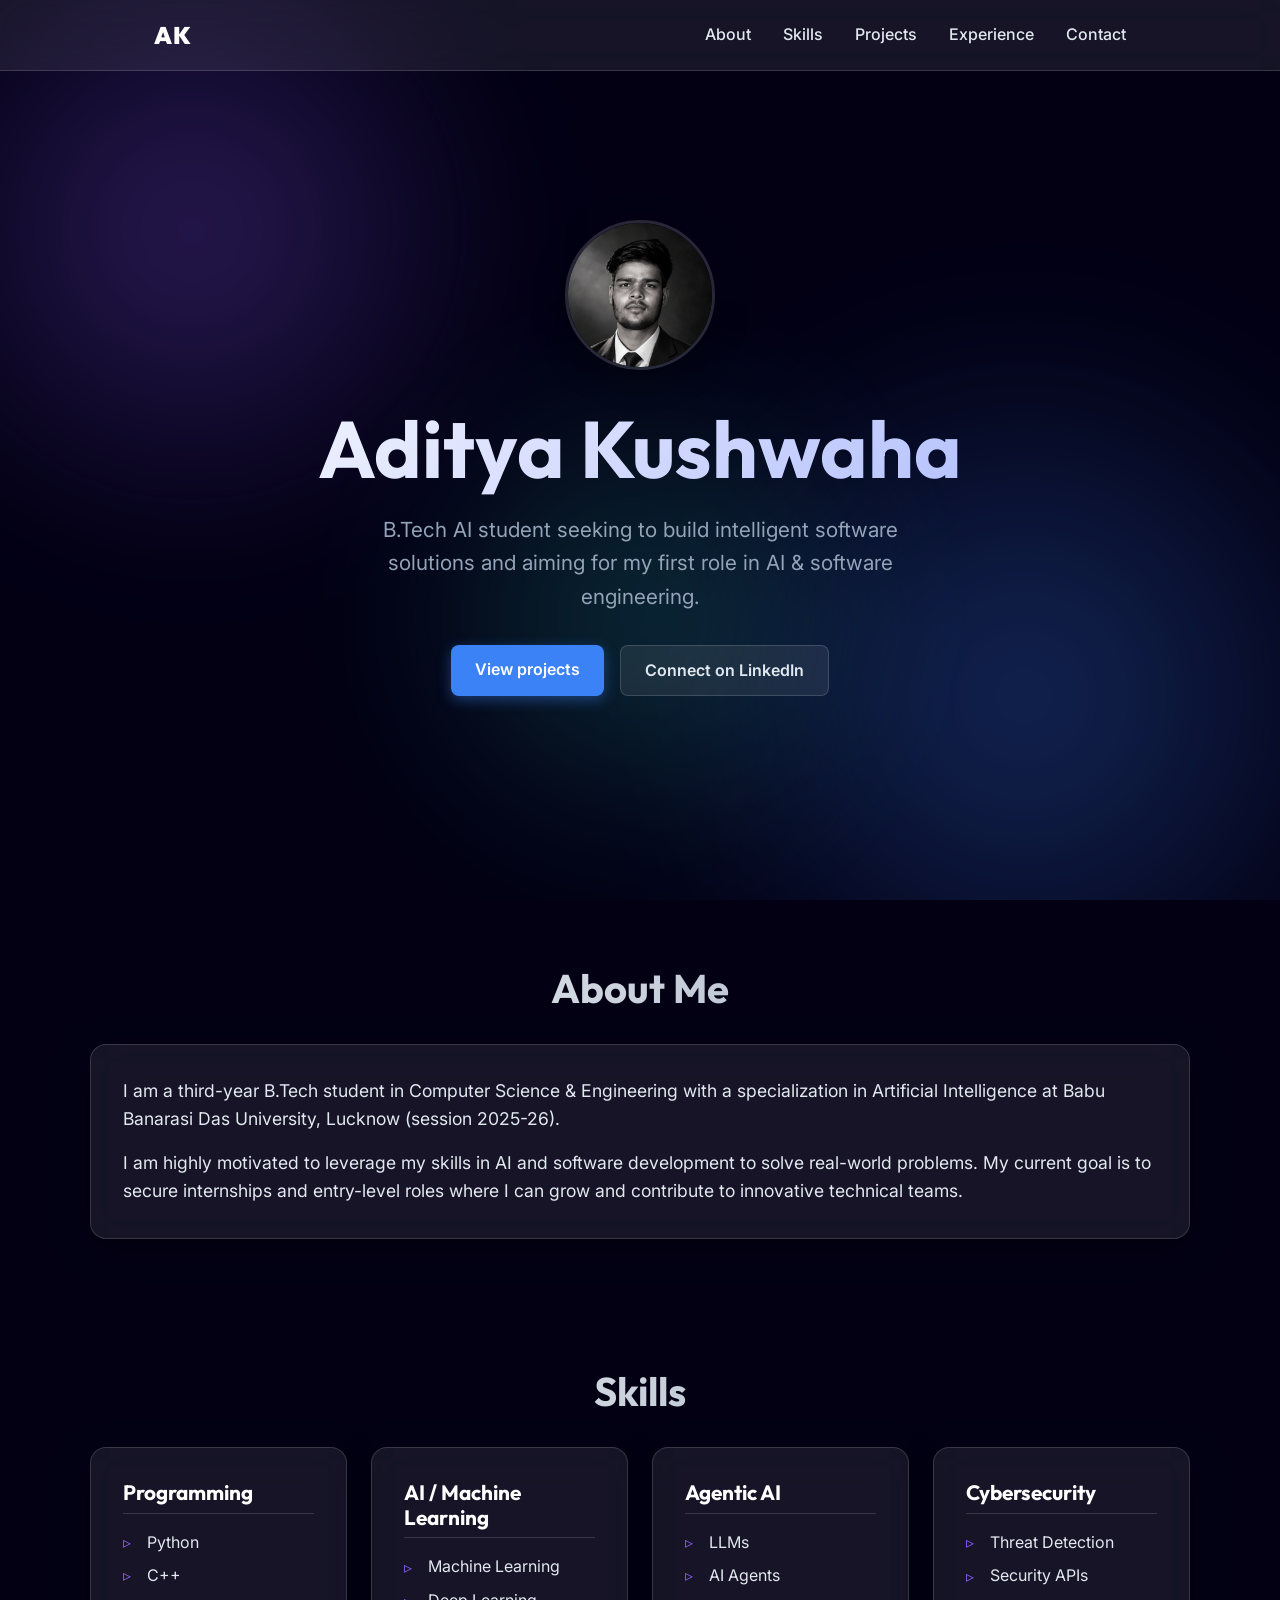
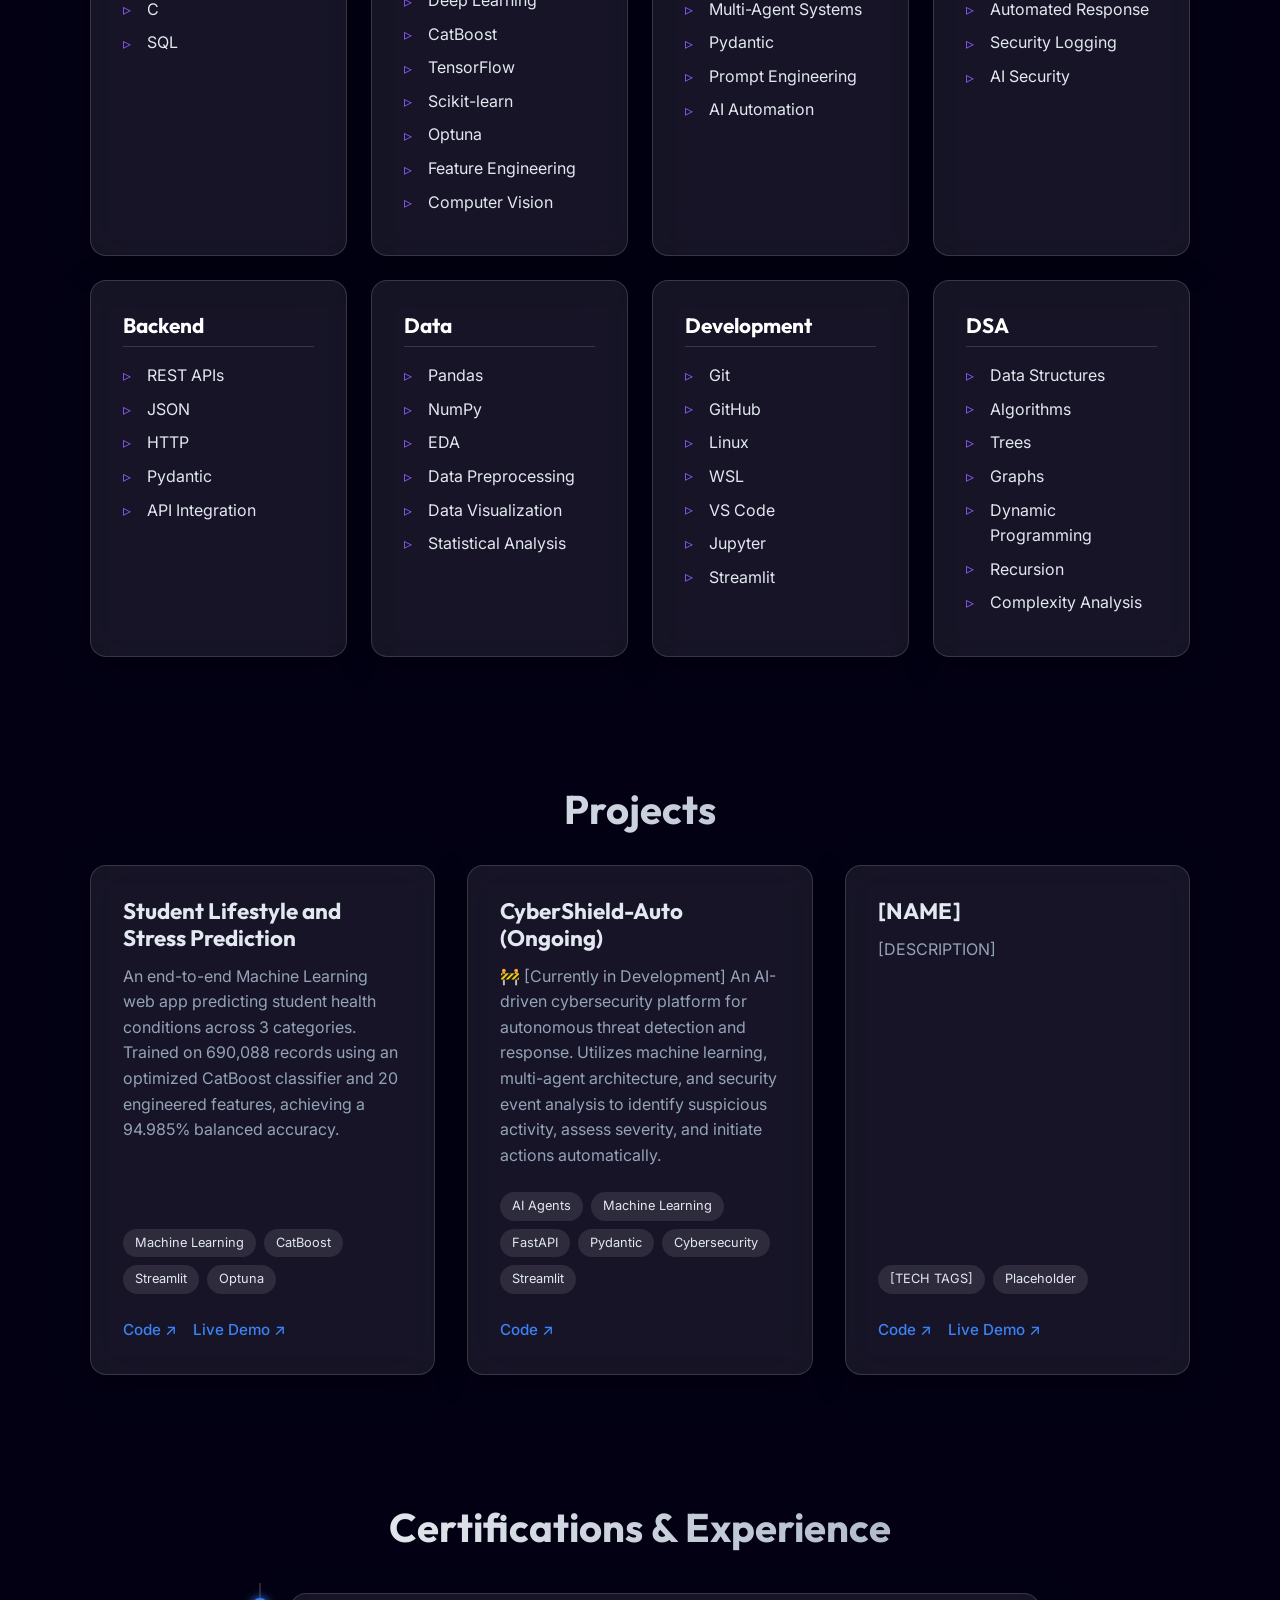
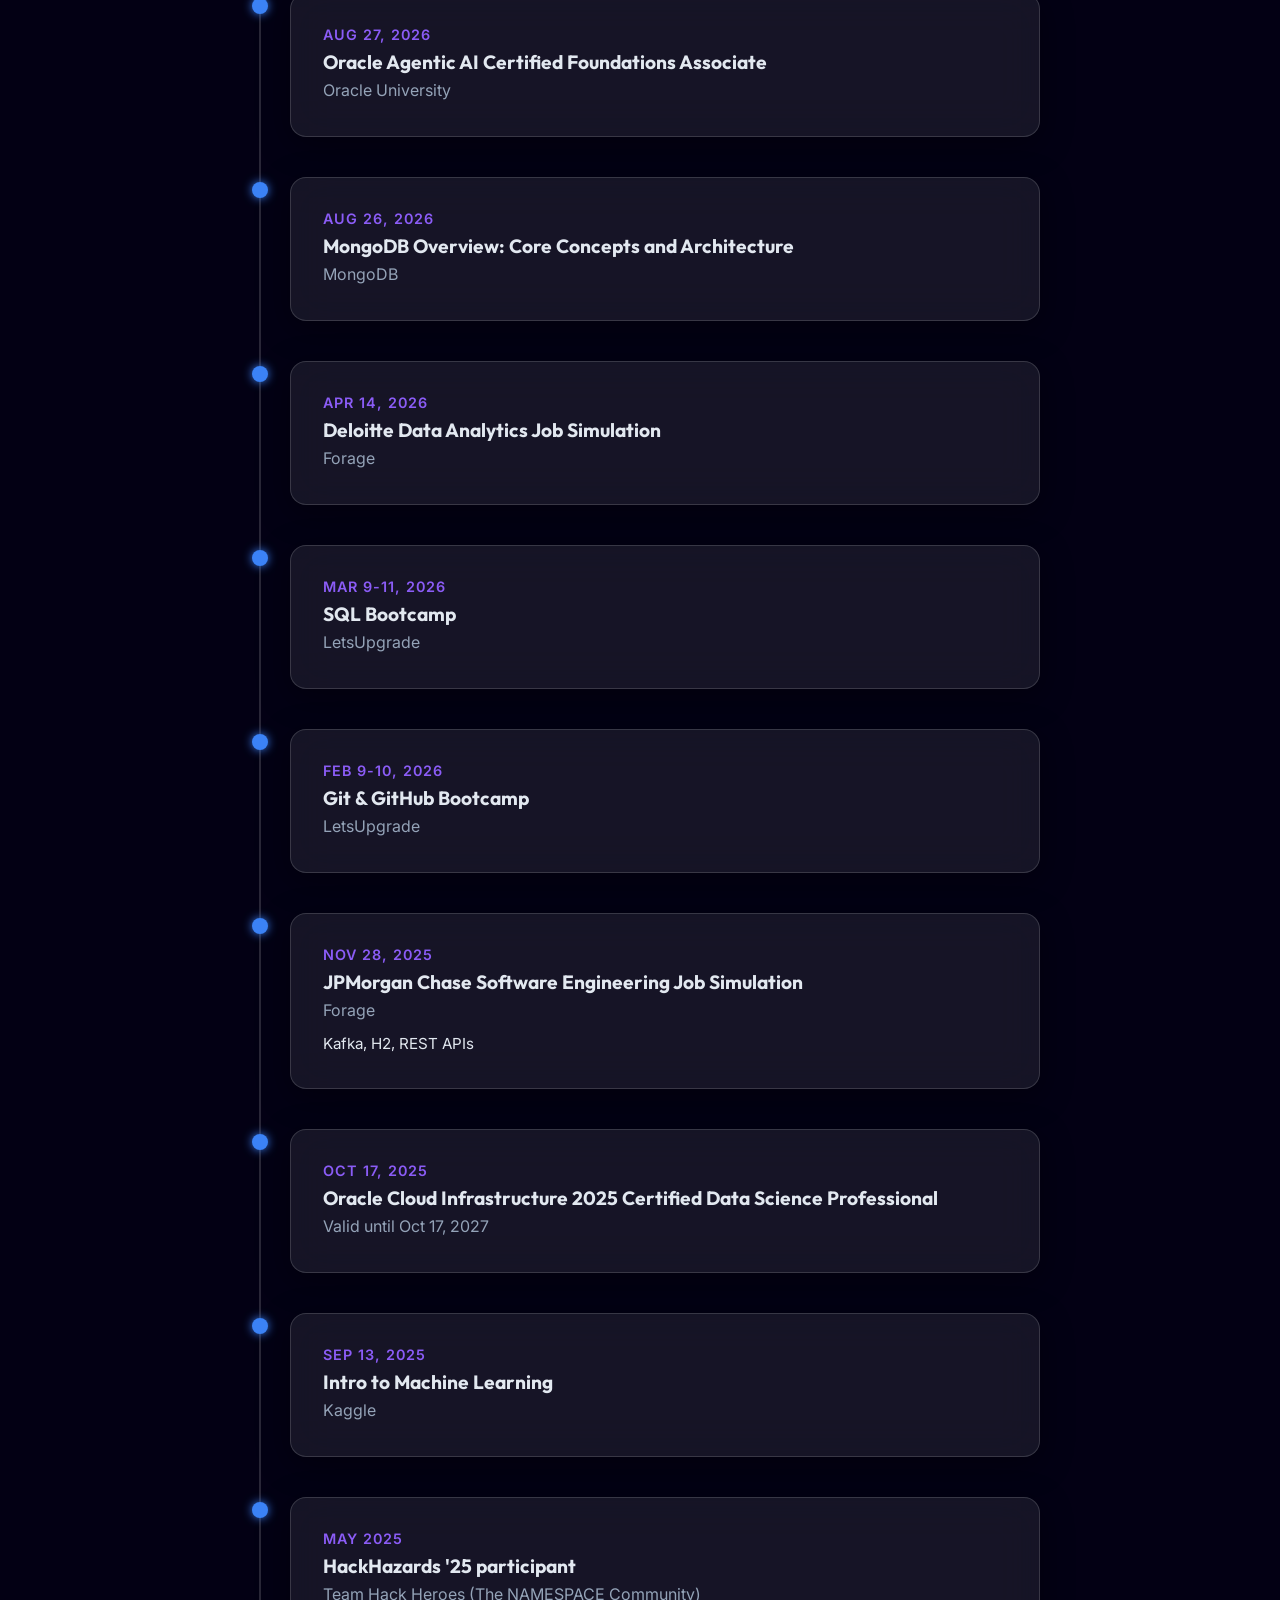
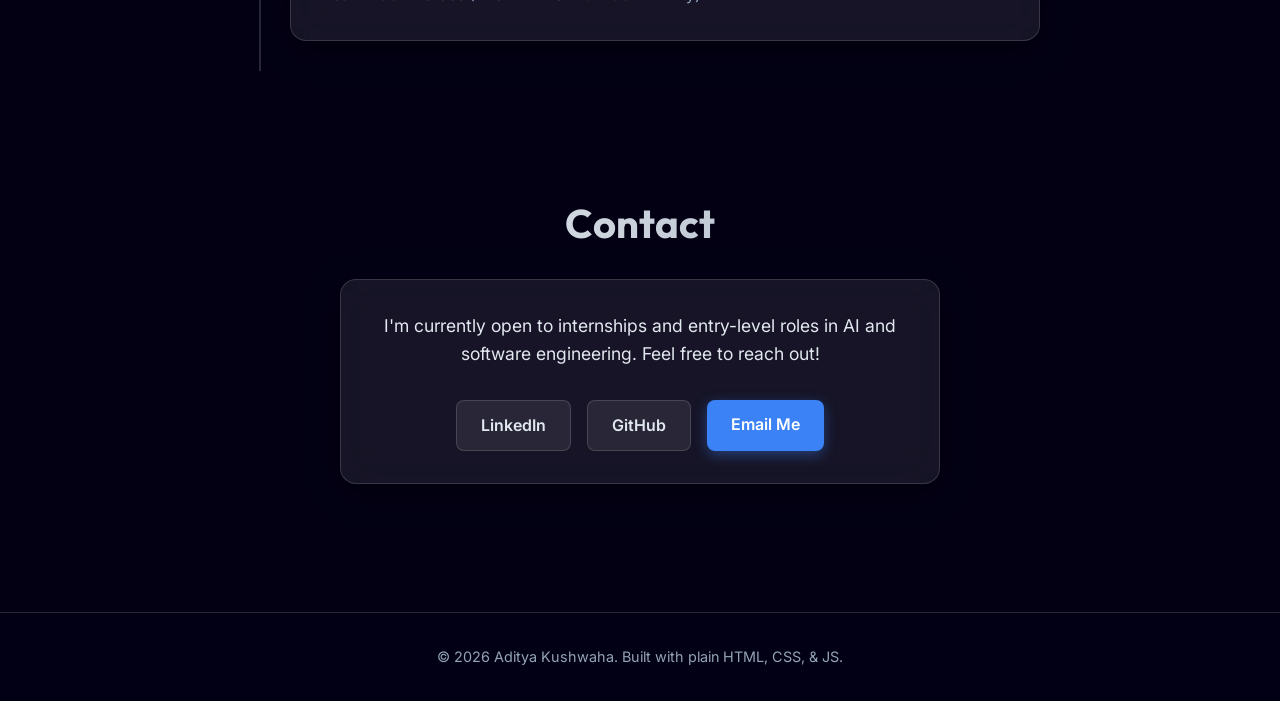
==== commit 29234daa: "Update profile picture styling and mark CyberShield as ongoing" ====
--- a/index.html
+++ b/index.html
@@ -47,6 +47,7 @@
         <!-- Hero Section -->
         <section id="hero" class="hero-section section-padding">
             <div class="container animate-on-load">
+                <img src="images/profile.png" alt="Aditya Kushwaha" class="profile-pic">
                 <h1 class="hero-title">Aditya Kushwaha</h1>
                 <p class="hero-subtitle">B.Tech AI student seeking to build intelligent software solutions and aiming
                     for my first role in AI & software engineering.</p>
--- a/css/style.css
+++ b/css/style.css
@@ -306,6 +306,17 @@
     padding-top: 5rem;
 }
 
+.profile-pic {
+    width: 150px;
+    height: 150px;
+    border-radius: 50%;
+    object-fit: cover;
+    object-position: center 20%;
+    border: 3px solid var(--glass-border);
+    margin-bottom: 1.5rem;
+    box-shadow: 0 8px 32px 0 rgba(0, 0, 0, 0.37);
+}
+
 .hero-title {
     font-size: clamp(2.5rem, 8vw, 5rem);
     margin-bottom: 1rem;
